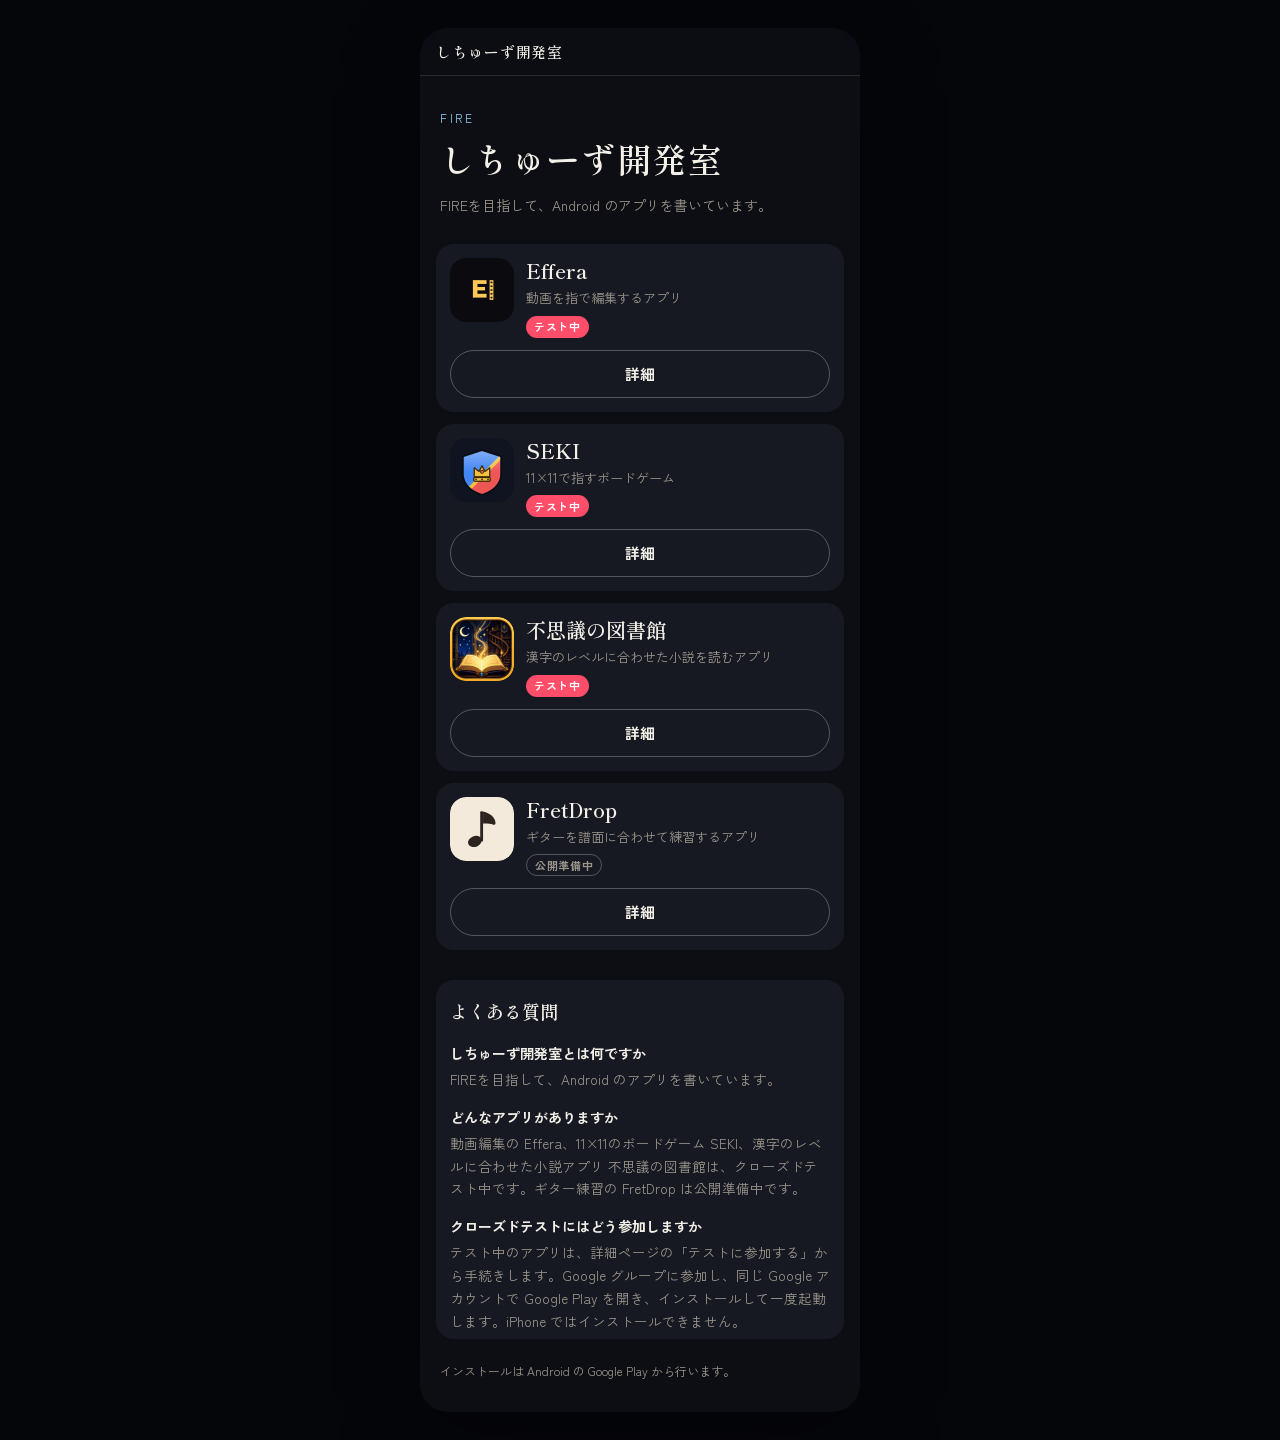
==== index.html @ 8defaf5a "検索と回答エンジンがアプリの説明を拾えるようにする。 Co-authored-by: Cursor <cursoragent@cursor.com>" ====
<!DOCTYPE html>
<html lang="ja">
<head>
  <meta charset="utf-8">
  <meta name="viewport" content="width=device-width, initial-scale=1, viewport-fit=cover">
  <meta name="theme-color" content="#0c0e14">
  <meta name="description" content="しちゅーず開発室。FIREを目指して作っている Android アプリです。Effera、SEKI、不思議の図書館はクローズドテスト中。FretDropは公開準備中です。">
  <meta name="robots" content="index,follow,max-image-preview:large">
  <meta name="author" content="しちゅーず開発室">
  <link rel="canonical" href="https://stew0428-sketch.github.io/shichuzu/">
  <meta property="og:type" content="website">
  <meta property="og:locale" content="ja_JP">
  <meta property="og:site_name" content="しちゅーず開発室">
  <meta property="og:title" content="しちゅーず開発室">
  <meta property="og:description" content="FIREを目指して作っている Android アプリです。Effera、SEKI、不思議の図書館はクローズドテスト中。FretDropは公開準備中です。">
  <meta property="og:url" content="https://stew0428-sketch.github.io/shichuzu/">
  <meta name="twitter:card" content="summary">
  <meta name="twitter:title" content="しちゅーず開発室">
  <meta name="twitter:description" content="FIREを目指して作っている Android アプリです。Effera、SEKI、不思議の図書館はクローズドテスト中。FretDropは公開準備中です。">
  <title>しちゅーず開発室</title>
  <link rel="icon" href="data:image/svg+xml,%3Csvg xmlns='http://www.w3.org/2000/svg' viewBox='0 0 32 32'%3E%3Crect width='32' height='32' rx='8' fill='%2316130f'/%3E%3Ccircle cx='16' cy='16' r='6' fill='none' stroke='%23c5362b' stroke-width='2'/%3E%3C/svg%3E">
  <link rel="preconnect" href="https://fonts.googleapis.com">
  <link rel="preconnect" href="https://fonts.gstatic.com" crossorigin>
  <link href="https://fonts.googleapis.com/css2?family=Shippori+Mincho:wght@500;600;700&family=Zen+Kaku+Gothic+New:wght@400;500;700&display=swap" rel="stylesheet">
  <link rel="stylesheet" href="styles.css">
  <script type="application/ld+json">
  {
    "@context": "https://schema.org",
    "@graph": [
      {
        "@type": "Organization",
        "@id": "https://stew0428-sketch.github.io/shichuzu/#studio",
        "name": "しちゅーず開発室",
        "url": "https://stew0428-sketch.github.io/shichuzu/",
        "description": "FIREを目指して、Android のアプリを書いています。",
        "sameAs": [
          "https://groups.google.com/g/effera-testers"
        ]
      },
      {
        "@type": "WebSite",
        "@id": "https://stew0428-sketch.github.io/shichuzu/#website",
        "name": "しちゅーず開発室",
        "url": "https://stew0428-sketch.github.io/shichuzu/",
        "inLanguage": "ja",
        "description": "FIREを目指して作っている Android アプリです。",
        "publisher": { "@id": "https://stew0428-sketch.github.io/shichuzu/#studio" }
      },
      {
        "@type": "ItemList",
        "name": "しちゅーず開発室のアプリ",
        "itemListElement": [
          {
            "@type": "ListItem",
            "position": 1,
            "name": "Effera",
            "description": "動画を指で編集するアプリ。クローズドテスト中。",
            "url": "https://stew0428-sketch.github.io/shichuzu/effera.html"
          },
          {
            "@type": "ListItem",
            "position": 2,
            "name": "SEKI",
            "description": "11×11で指すボードゲーム。クローズドテスト中。",
            "url": "https://stew0428-sketch.github.io/shichuzu/seki.html"
          },
          {
            "@type": "ListItem",
            "position": 3,
            "name": "不思議の図書館",
            "description": "漢字のレベルに合わせた小説を読むアプリ。クローズドテスト中。",
            "url": "https://stew0428-sketch.github.io/shichuzu/library.html"
          },
          {
            "@type": "ListItem",
            "position": 4,
            "name": "FretDrop",
            "description": "ギターを譜面に合わせて練習するアプリ。公開準備中。",
            "url": "https://stew0428-sketch.github.io/shichuzu/music.html"
          }
        ]
      },
      {
        "@type": "FAQPage",
        "mainEntity": [
          {
            "@type": "Question",
            "name": "しちゅーず開発室とは何ですか",
            "acceptedAnswer": {
              "@type": "Answer",
              "text": "FIREを目指して、Android のアプリを書いています。"
            }
          },
          {
            "@type": "Question",
            "name": "どんなアプリがありますか",
            "acceptedAnswer": {
              "@type": "Answer",
              "text": "動画編集の Effera、11×11のボードゲーム SEKI、漢字のレベルに合わせた小説アプリ 不思議の図書館は、クローズドテスト中です。ギター練習の FretDrop は公開準備中です。"
            }
          },
          {
            "@type": "Question",
            "name": "クローズドテストにはどう参加しますか",
            "acceptedAnswer": {
              "@type": "Answer",
              "text": "テスト中のアプリは、詳細ページの「テストに参加する」から手続きします。Google グループに参加し、同じ Google アカウントで Google Play を開き、インストールして一度起動します。iPhone ではインストールできません。"
            }
          }
        ]
      }
    ]
  }
  </script>
</head>
<body>
  <div class="sheet">
    <header class="topbar">
      <a class="brand" href="index.html">しちゅーず開発室</a>
    </header>
    <main>
      <header class="hero">
        <p class="kicker">FIRE</p>
        <h1>しちゅーず開発室</h1>
        <p class="lede">FIREを目指して、Android のアプリを書いています。</p>
      </header>
      <ul class="list">
        <li class="app">
          <img src="assets/effera-icon.png" width="64" height="64" alt="">
          <h2>Effera</h2>
          <p>動画を指で編集するアプリ</p>
          <span class="badge badge-test">テスト中</span>
          <a class="btn btn-ghost" href="effera.html">詳細</a>
        </li>
        <li class="app">
          <img src="assets/seki-icon.png" width="64" height="64" alt="">
          <h2>SEKI</h2>
          <p>11×11で指すボードゲーム</p>
          <span class="badge badge-test">テスト中</span>
          <a class="btn btn-ghost" href="seki.html">詳細</a>
        </li>
        <li class="app">
          <img src="assets/library-icon.png" width="64" height="64" alt="">
          <h2>不思議の図書館</h2>
          <p>漢字のレベルに合わせた小説を読むアプリ</p>
          <span class="badge badge-test">テスト中</span>
          <a class="btn btn-ghost" href="library.html">詳細</a>
        </li>
        <li class="app">
          <img src="assets/music-icon.svg" width="64" height="64" alt="">
          <h2>FretDrop</h2>
          <p>ギターを譜面に合わせて練習するアプリ</p>
          <span class="badge badge-soon">公開準備中</span>
          <a class="btn btn-ghost" href="music.html">詳細</a>
        </li>
      </ul>
      <section class="faq">
        <h2>よくある質問</h2>
        <h3>しちゅーず開発室とは何ですか</h3>
        <p>FIREを目指して、Android のアプリを書いています。</p>
        <h3>どんなアプリがありますか</h3>
        <p>動画編集の Effera、11×11のボードゲーム SEKI、漢字のレベルに合わせた小説アプリ 不思議の図書館は、クローズドテスト中です。ギター練習の FretDrop は公開準備中です。</p>
        <h3>クローズドテストにはどう参加しますか</h3>
        <p>テスト中のアプリは、詳細ページの「テストに参加する」から手続きします。Google グループに参加し、同じ Google アカウントで Google Play を開き、インストールして一度起動します。iPhone ではインストールできません。</p>
      </section>
      <footer class="site-footer">
        <p>インストールは Android の Google Play から行います。</p>
      </footer>
    </main>
  </div>
</body>
</html>
---- styles.css ----
:root {
  --ink: #f3f0e8;
  --cream: #f3f0e8;
  --paper: #0c0e14;
  --card: #161922;
  --muted: #9b968c;
  --line: rgba(243, 240, 232, 0.12);
  --seal: #ff4d6a;
  --gold: #8fd3ff;
  --serif: "Shippori Mincho", "Yu Mincho", "Hiragino Mincho ProN", serif;
  --sans: "Zen Kaku Gothic New", "Hiragino Sans", "Yu Gothic", sans-serif;
  --sheet: 440px;
}

* { box-sizing: border-box; }

[hidden] { display: none !important; }

body {
  margin: 0;
  background: #05060a;
  color: var(--ink);
  font-family: var(--sans);
  font-weight: 400;
  line-height: 1.7;
  -webkit-font-smoothing: antialiased;
}

img { max-width: 100%; display: block; }

a { color: inherit; }

.sheet {
  width: min(100%, var(--sheet));
  margin: 0 auto;
  min-height: 100dvh;
  background: var(--paper);
}

.topbar {
  position: sticky;
  top: 0;
  z-index: 5;
  display: flex;
  align-items: center;
  gap: 12px;
  min-height: 48px;
  padding: calc(8px + env(safe-area-inset-top)) 16px 8px;
  background: rgba(12, 14, 20, 0.92);
  backdrop-filter: blur(10px);
  border-bottom: 1px solid var(--line);
}

.brand,
.back {
  font-family: var(--serif);
  font-weight: 600;
  letter-spacing: 0.06em;
  text-decoration: none;
  font-size: 15px;
}

.back {
  display: inline-flex;
  align-items: center;
  min-height: 40px;
}

.hero {
  padding: 32px 20px 8px;
}

.kicker {
  margin: 0 0 8px;
  font-size: 12px;
  letter-spacing: 0.22em;
  color: var(--gold);
}

h1 {
  margin: 0;
  font-family: var(--serif);
  font-weight: 600;
  font-size: 34px;
  line-height: 1.35;
  letter-spacing: 0.04em;
}

.lede {
  margin: 12px 0 0;
  color: var(--muted);
  font-size: 14px;
}

.list {
  display: grid;
  gap: 12px;
  margin: 0;
  padding: 18px 16px 8px;
  list-style: none;
}

.app {
  display: grid;
  grid-template-columns: 64px 1fr;
  gap: 4px 12px;
  align-items: center;
  padding: 14px;
  background: var(--card);
  border-radius: 18px;
}

.app img {
  grid-row: 1 / span 3;
  width: 64px;
  height: 64px;
  border-radius: 16px;
  align-self: start;
}

.app h2 {
  margin: 0;
  font-family: var(--serif);
  font-size: 20px;
  font-weight: 600;
  line-height: 1.3;
}

.app p {
  margin: 0;
  color: var(--muted);
  font-size: 13px;
  line-height: 1.5;
}

.badge {
  justify-self: start;
  display: inline-flex;
  align-items: center;
  min-height: 22px;
  margin-top: 4px;
  padding: 0 8px;
  border-radius: 999px;
  font-size: 11px;
  font-weight: 700;
  letter-spacing: 0.06em;
}

.badge-test {
  background: var(--seal);
  color: white;
}

.badge-soon {
  border: 1px solid rgba(243, 240, 232, 0.28);
  color: var(--muted);
}

.app .btn { grid-column: 1 / -1; margin-top: 8px; }

.mast {
  position: relative;
  display: grid;
  grid-template-columns: 72px 1fr;
  gap: 14px;
  align-items: center;
  padding: 20px 18px 22px;
  color: var(--cream);
}

.mast--effera { background: #111111; }
.mast--seki { background: #1b2838; }
.mast--seki::after,
.mast--library::after {
  content: "";
  position: absolute;
  left: 0;
  right: 0;
  bottom: 0;
  height: 5px;
}
.mast--seki::after {
  background: linear-gradient(90deg, #3d7edb 0 42%, #e2b23a 42% 58%, #e24b45 58% 100%);
}
.mast--library {
  background:
    radial-gradient(90px 60px at 88% 18%, rgba(255, 214, 140, 0.28), transparent 70%),
    #1a2744;
}
.mast--music {
  background:
    repeating-linear-gradient(
      to bottom,
      transparent 0 13px,
      rgba(246, 241, 230, 0.16) 13px 14px
    ),
    #3a2e26;
}

.mast img {
  width: 72px;
  height: 72px;
  border-radius: 18px;
}

.mast h1 {
  margin: 0;
  font-size: 28px;
  letter-spacing: 0.03em;
}

.mast .en {
  margin: 2px 0 0;
  font-size: 12px;
  color: rgba(246, 241, 230, 0.72);
}

.mast .badge { margin-top: 8px; }

.mast .badge-soon {
  border-color: rgba(246, 241, 230, 0.45);
  color: var(--cream);
}

.shots {
  display: flex;
  gap: 10px;
  overflow-x: auto;
  scroll-snap-type: x mandatory;
  padding: 14px 16px 0;
  scrollbar-width: none;
}

.shots::-webkit-scrollbar { display: none; }

.shots img {
  height: 280px;
  width: auto;
  max-width: none;
  border-radius: 14px;
  scroll-snap-align: start;
  background: #111;
  border: 1px solid var(--line);
}

.swipe {
  margin: 6px 18px 0;
  color: var(--muted);
  font-size: 11px;
  letter-spacing: 0.08em;
}

.lead {
  margin: 0;
  padding: 18px 18px 0;
  font-size: 16px;
  line-height: 1.75;
}

.scene {
  margin: 18px 16px 0;
}

.scene img,
.scene video {
  width: 100%;
  height: auto;
  border-radius: 16px;
  background: #000;
}

.scene p {
  margin: 8px 2px 0;
  font-size: 14.5px;
  line-height: 1.75;
}

.body { padding: 16px 18px 8px; }

.hook {
  margin: 0;
  font-family: var(--serif);
  font-size: 18px;
  font-weight: 600;
  line-height: 1.55;
}

.body > p { margin: 10px 0 0; font-size: 14.5px; }

.points {
  margin: 14px 0 0;
  padding: 0;
  list-style: none;
}

.points li {
  display: flex;
  gap: 10px;
  align-items: baseline;
  padding: 8px 0;
  border-top: 1px solid var(--line);
  font-size: 14px;
}

.points li::before {
  content: "";
  flex: 0 0 6px;
  height: 6px;
  border-radius: 50%;
  background: var(--seal);
  transform: translateY(-1px);
}

.actions {
  display: grid;
  gap: 8px;
  padding: 16px 18px 8px;
}

.btn {
  display: flex;
  align-items: center;
  justify-content: center;
  min-height: 48px;
  padding: 0 16px;
  border-radius: 999px;
  text-decoration: none;
  font-weight: 700;
  font-size: 15px;
}

.btn-seal { background: var(--seal); color: white; }
.btn-ink { background: #f3f0e8; color: #0c0e14; }
.btn-ghost {
  background: transparent;
  color: var(--cream);
  border: 1px solid rgba(243, 240, 232, 0.28);
}

.clip {
  margin: 16px 16px 0;
}

.clip video {
  width: 100%;
  height: auto;
  border-radius: 18px;
  background: #000;
}

.clip figcaption {
  margin: 8px 2px 0;
  color: var(--muted);
  font-size: 11px;
  letter-spacing: 0.08em;
}

.fine {
  margin: 0;
  padding: 0 18px 12px;
  color: var(--muted);
  font-size: 12px;
}

.steps {
  margin: 16px 16px 0;
  padding: 0;
  list-style: none;
  display: grid;
  gap: 12px;
}

.steps li {
  display: grid;
  grid-template-columns: 42px 1fr;
  gap: 12px;
  align-items: start;
  padding: 14px 14px 14px 12px;
  background: var(--card);
  border-radius: 16px;
}

.steps li > span {
  font-family: var(--serif);
  font-size: 26px;
  line-height: 1;
  color: var(--seal);
}

.steps strong { display: block; font-size: 15px; }

.steps p {
  margin: 2px 0 0;
  color: var(--muted);
  font-size: 13px;
}

.cautions {
  margin: 14px 18px 0;
  padding: 0;
  list-style: none;
  color: var(--muted);
  font-size: 13px;
}

.cautions li {
  padding: 7px 0;
  border-top: 1px solid var(--line);
}

.faq {
  margin: 22px 16px 0;
  padding: 16px 14px 6px;
  background: var(--card);
  border-radius: 18px;
}

.faq h2 {
  margin: 0;
  font-family: var(--serif);
  font-size: 18px;
  font-weight: 600;
}

.faq h3 {
  margin: 16px 0 0;
  font-size: 14px;
  font-weight: 700;
  line-height: 1.5;
}

.faq p {
  margin: 4px 0 0;
  color: var(--muted);
  font-size: 13.5px;
  line-height: 1.7;
}

.faq a { color: var(--ink); }

.site-footer {
  padding: 22px 20px calc(22px + env(safe-area-inset-bottom));
  color: var(--muted);
  font-size: 12px;
}

.site-footer p { margin: 0 0 8px; }
.site-footer a { color: var(--ink); }

.join-lead { font-size: 14px; }

:focus-visible {
  outline: 2px solid var(--seal);
  outline-offset: 3px;
}

@media (min-width: 720px) {
  body { padding: 28px 0; }
  .sheet {
    min-height: auto;
    border-radius: 28px;
    overflow: hidden;
    box-shadow: 0 24px 80px rgba(0, 0, 0, 0.35);
  }
}
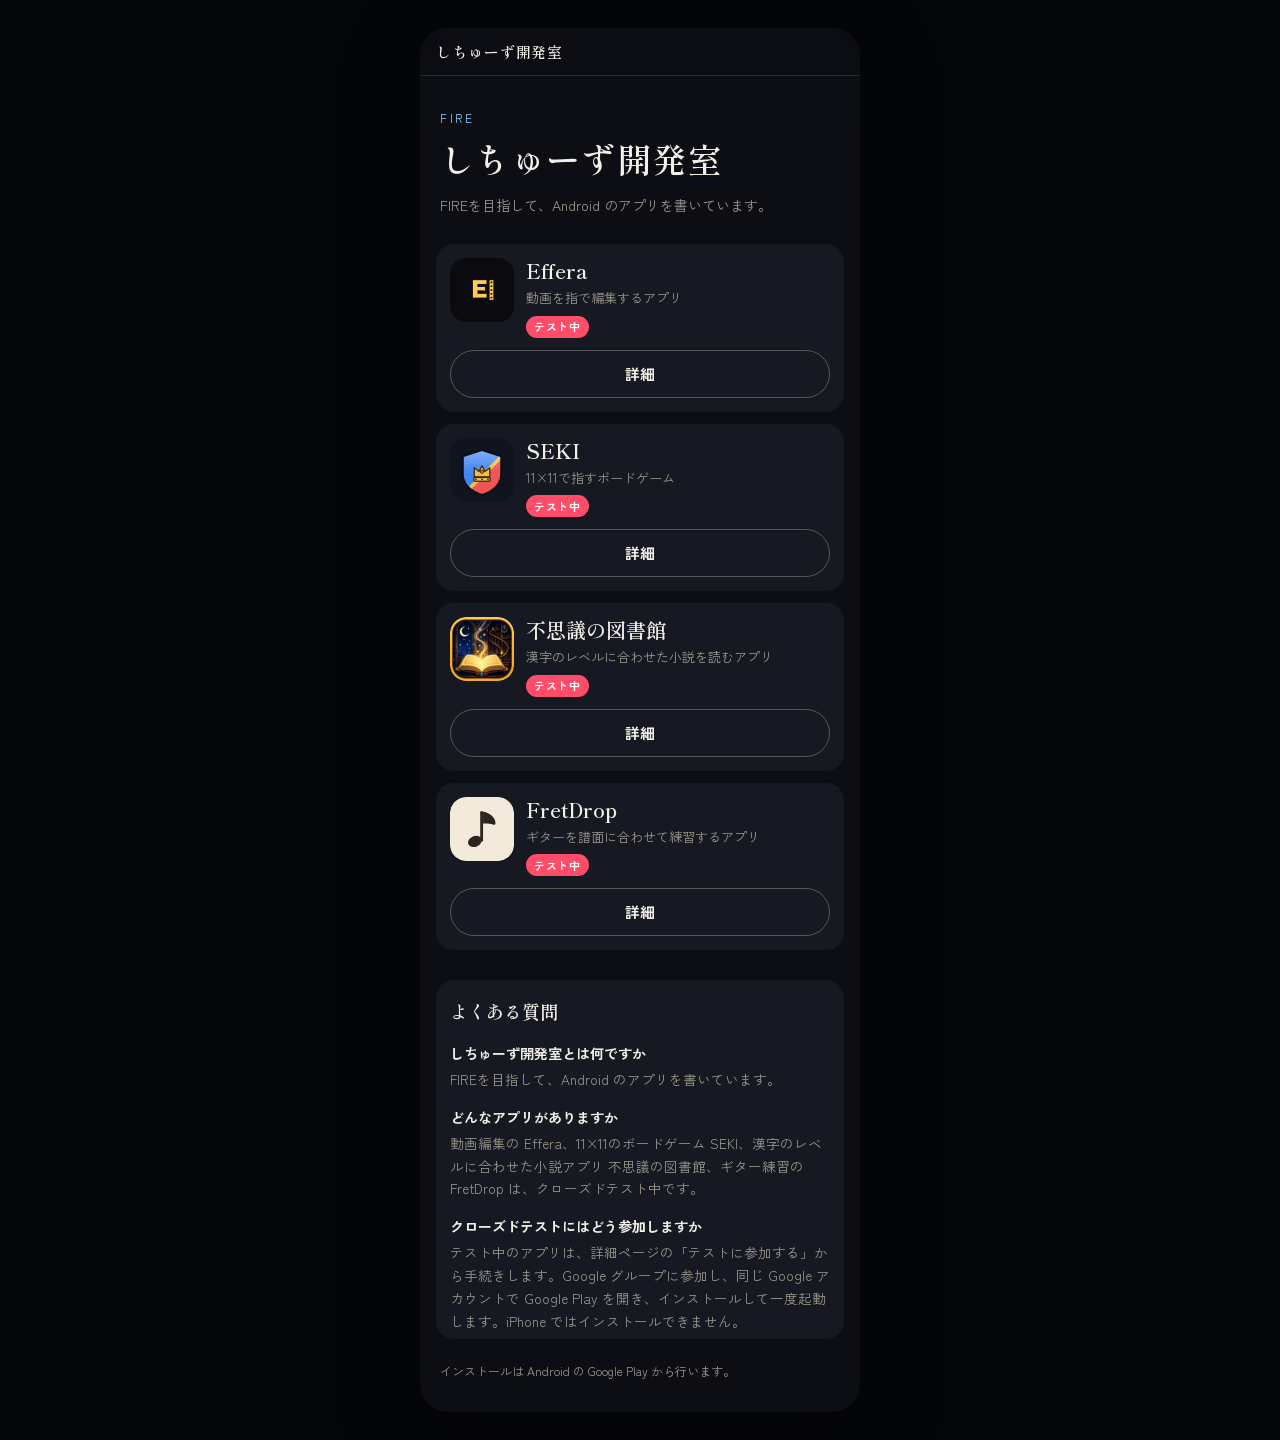
==== commit 2ced705d: "FretDropのクローズドテスト参加先を載せる。 Co-authored-by: Cursor <cursoragent@cursor.com>" ====
--- a/index.html
+++ b/index.html
@@ -4,7 +4,7 @@
   <meta charset="utf-8">
   <meta name="viewport" content="width=device-width, initial-scale=1, viewport-fit=cover">
   <meta name="theme-color" content="#0c0e14">
-  <meta name="description" content="しちゅーず開発室。FIREを目指して作っている Android アプリです。Effera、SEKI、不思議の図書館はクローズドテスト中。FretDropは公開準備中です。">
+  <meta name="description" content="しちゅーず開発室。FIREを目指して作っている Android アプリです。Effera、SEKI、不思議の図書館、FretDropはクローズドテスト中です。">
   <meta name="robots" content="index,follow,max-image-preview:large">
   <meta name="author" content="しちゅーず開発室">
   <link rel="canonical" href="https://stew0428-sketch.github.io/shichuzu/">
@@ -12,11 +12,11 @@
   <meta property="og:locale" content="ja_JP">
   <meta property="og:site_name" content="しちゅーず開発室">
   <meta property="og:title" content="しちゅーず開発室">
-  <meta property="og:description" content="FIREを目指して作っている Android アプリです。Effera、SEKI、不思議の図書館はクローズドテスト中。FretDropは公開準備中です。">
+  <meta property="og:description" content="FIREを目指して作っている Android アプリです。Effera、SEKI、不思議の図書館、FretDropはクローズドテスト中です。">
   <meta property="og:url" content="https://stew0428-sketch.github.io/shichuzu/">
   <meta name="twitter:card" content="summary">
   <meta name="twitter:title" content="しちゅーず開発室">
-  <meta name="twitter:description" content="FIREを目指して作っている Android アプリです。Effera、SEKI、不思議の図書館はクローズドテスト中。FretDropは公開準備中です。">
+  <meta name="twitter:description" content="FIREを目指して作っている Android アプリです。Effera、SEKI、不思議の図書館、FretDropはクローズドテスト中です。">
   <title>しちゅーず開発室</title>
   <link rel="icon" href="data:image/svg+xml,%3Csvg xmlns='http://www.w3.org/2000/svg' viewBox='0 0 32 32'%3E%3Crect width='32' height='32' rx='8' fill='%2316130f'/%3E%3Ccircle cx='16' cy='16' r='6' fill='none' stroke='%23c5362b' stroke-width='2'/%3E%3C/svg%3E">
   <link rel="preconnect" href="https://fonts.googleapis.com">
@@ -75,7 +75,7 @@
             "@type": "ListItem",
             "position": 4,
             "name": "FretDrop",
-            "description": "ギターを譜面に合わせて練習するアプリ。公開準備中。",
+            "description": "ギターを譜面に合わせて練習するアプリ。クローズドテスト中。",
             "url": "https://stew0428-sketch.github.io/shichuzu/music.html"
           }
         ]
@@ -96,7 +96,7 @@
             "name": "どんなアプリがありますか",
             "acceptedAnswer": {
               "@type": "Answer",
-              "text": "動画編集の Effera、11×11のボードゲーム SEKI、漢字のレベルに合わせた小説アプリ 不思議の図書館は、クローズドテスト中です。ギター練習の FretDrop は公開準備中です。"
+              "text": "動画編集の Effera、11×11のボードゲーム SEKI、漢字のレベルに合わせた小説アプリ 不思議の図書館、ギター練習の FretDrop は、クローズドテスト中です。"
             }
           },
           {
@@ -150,7 +150,7 @@
           <img src="assets/music-icon.svg" width="64" height="64" alt="">
           <h2>FretDrop</h2>
           <p>ギターを譜面に合わせて練習するアプリ</p>
-          <span class="badge badge-soon">公開準備中</span>
+          <span class="badge badge-test">テスト中</span>
           <a class="btn btn-ghost" href="music.html">詳細</a>
         </li>
       </ul>
@@ -159,7 +159,7 @@
         <h3>しちゅーず開発室とは何ですか</h3>
         <p>FIREを目指して、Android のアプリを書いています。</p>
         <h3>どんなアプリがありますか</h3>
-        <p>動画編集の Effera、11×11のボードゲーム SEKI、漢字のレベルに合わせた小説アプリ 不思議の図書館は、クローズドテスト中です。ギター練習の FretDrop は公開準備中です。</p>
+        <p>動画編集の Effera、11×11のボードゲーム SEKI、漢字のレベルに合わせた小説アプリ 不思議の図書館、ギター練習の FretDrop は、クローズドテスト中です。</p>
         <h3>クローズドテストにはどう参加しますか</h3>
         <p>テスト中のアプリは、詳細ページの「テストに参加する」から手続きします。Google グループに参加し、同じ Google アカウントで Google Play を開き、インストールして一度起動します。iPhone ではインストールできません。</p>
       </section>
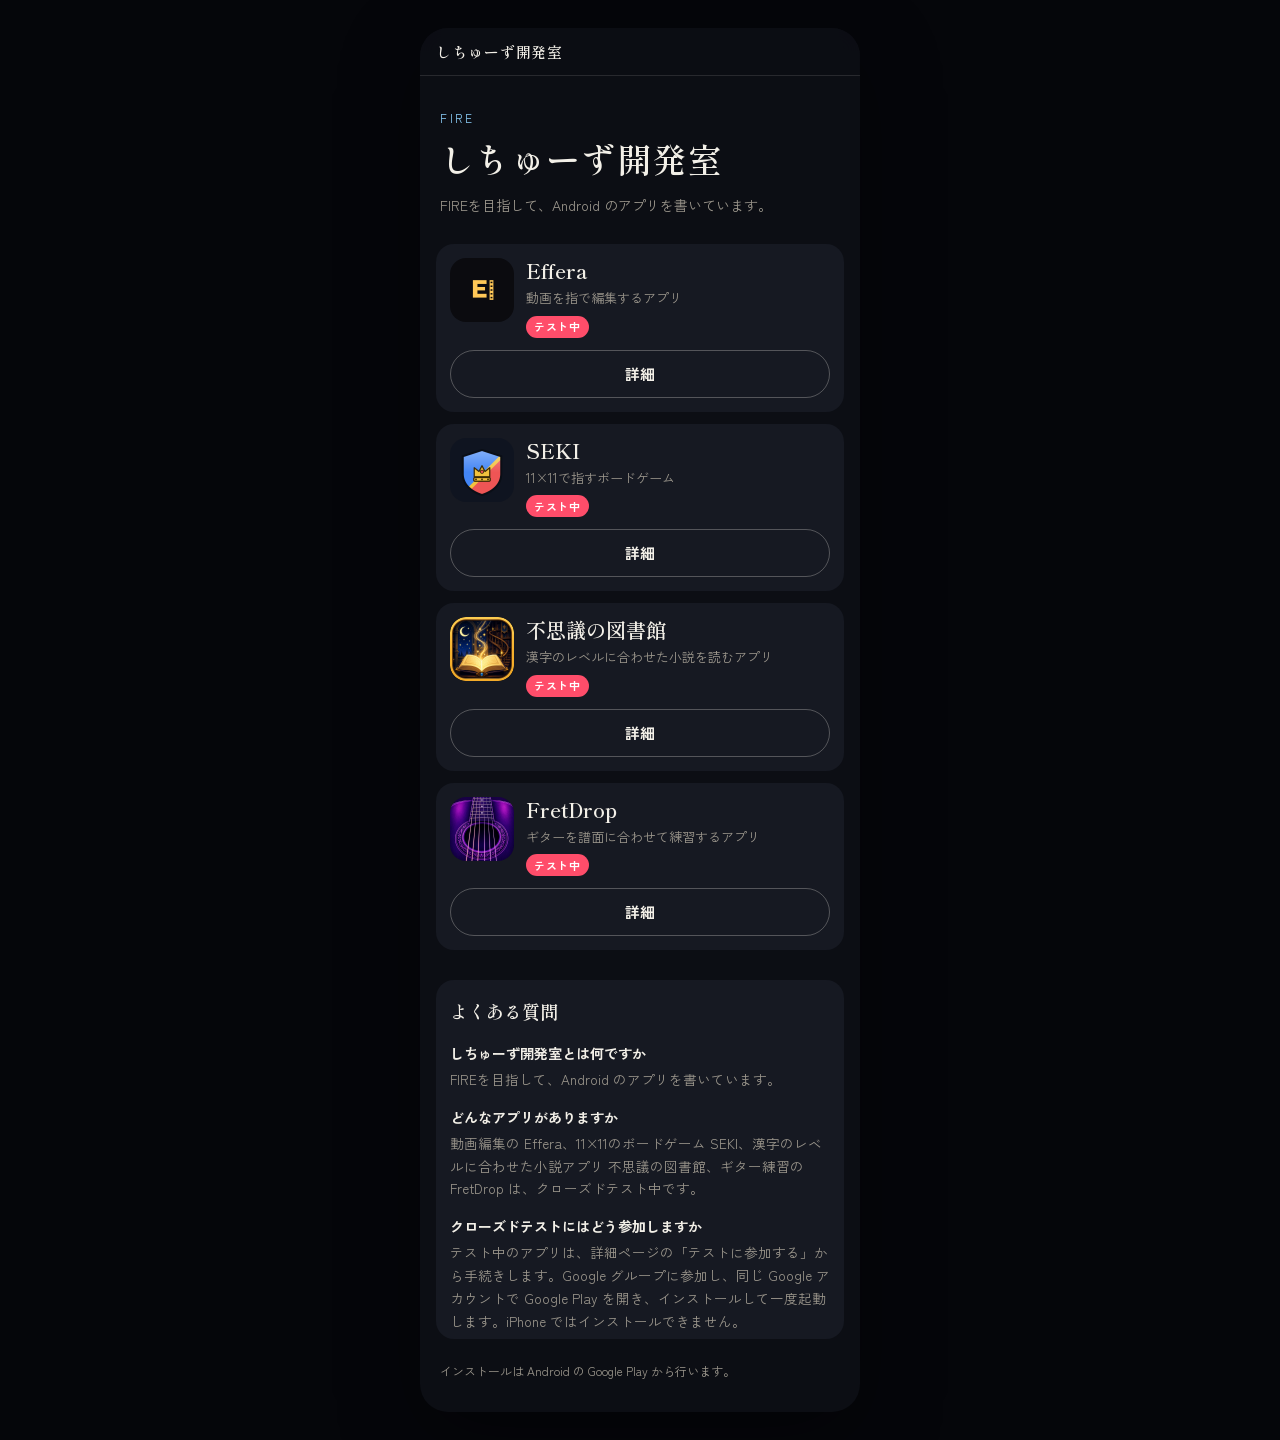
==== commit 84917c04: "FretDropのアイコンをアプリの画像に差し替える。 Co-authored-by: Cursor <cursoragent@cursor.com>" ====
--- a/index.html
+++ b/index.html
@@ -147,7 +147,7 @@
           <a class="btn btn-ghost" href="library.html">詳細</a>
         </li>
         <li class="app">
-          <img src="assets/music-icon.svg" width="64" height="64" alt="">
+          <img src="assets/music-icon.png" width="64" height="64" alt="">
           <h2>FretDrop</h2>
           <p>ギターを譜面に合わせて練習するアプリ</p>
           <span class="badge badge-test">テスト中</span>
--- a/styles.css
+++ b/styles.css
@@ -187,15 +187,7 @@
     radial-gradient(90px 60px at 88% 18%, rgba(255, 214, 140, 0.28), transparent 70%),
     #1a2744;
 }
-.mast--music {
-  background:
-    repeating-linear-gradient(
-      to bottom,
-      transparent 0 13px,
-      rgba(246, 241, 230, 0.16) 13px 14px
-    ),
-    #3a2e26;
-}
+.mast--music { background: #231238; }
 
 .mast img {
   width: 72px;
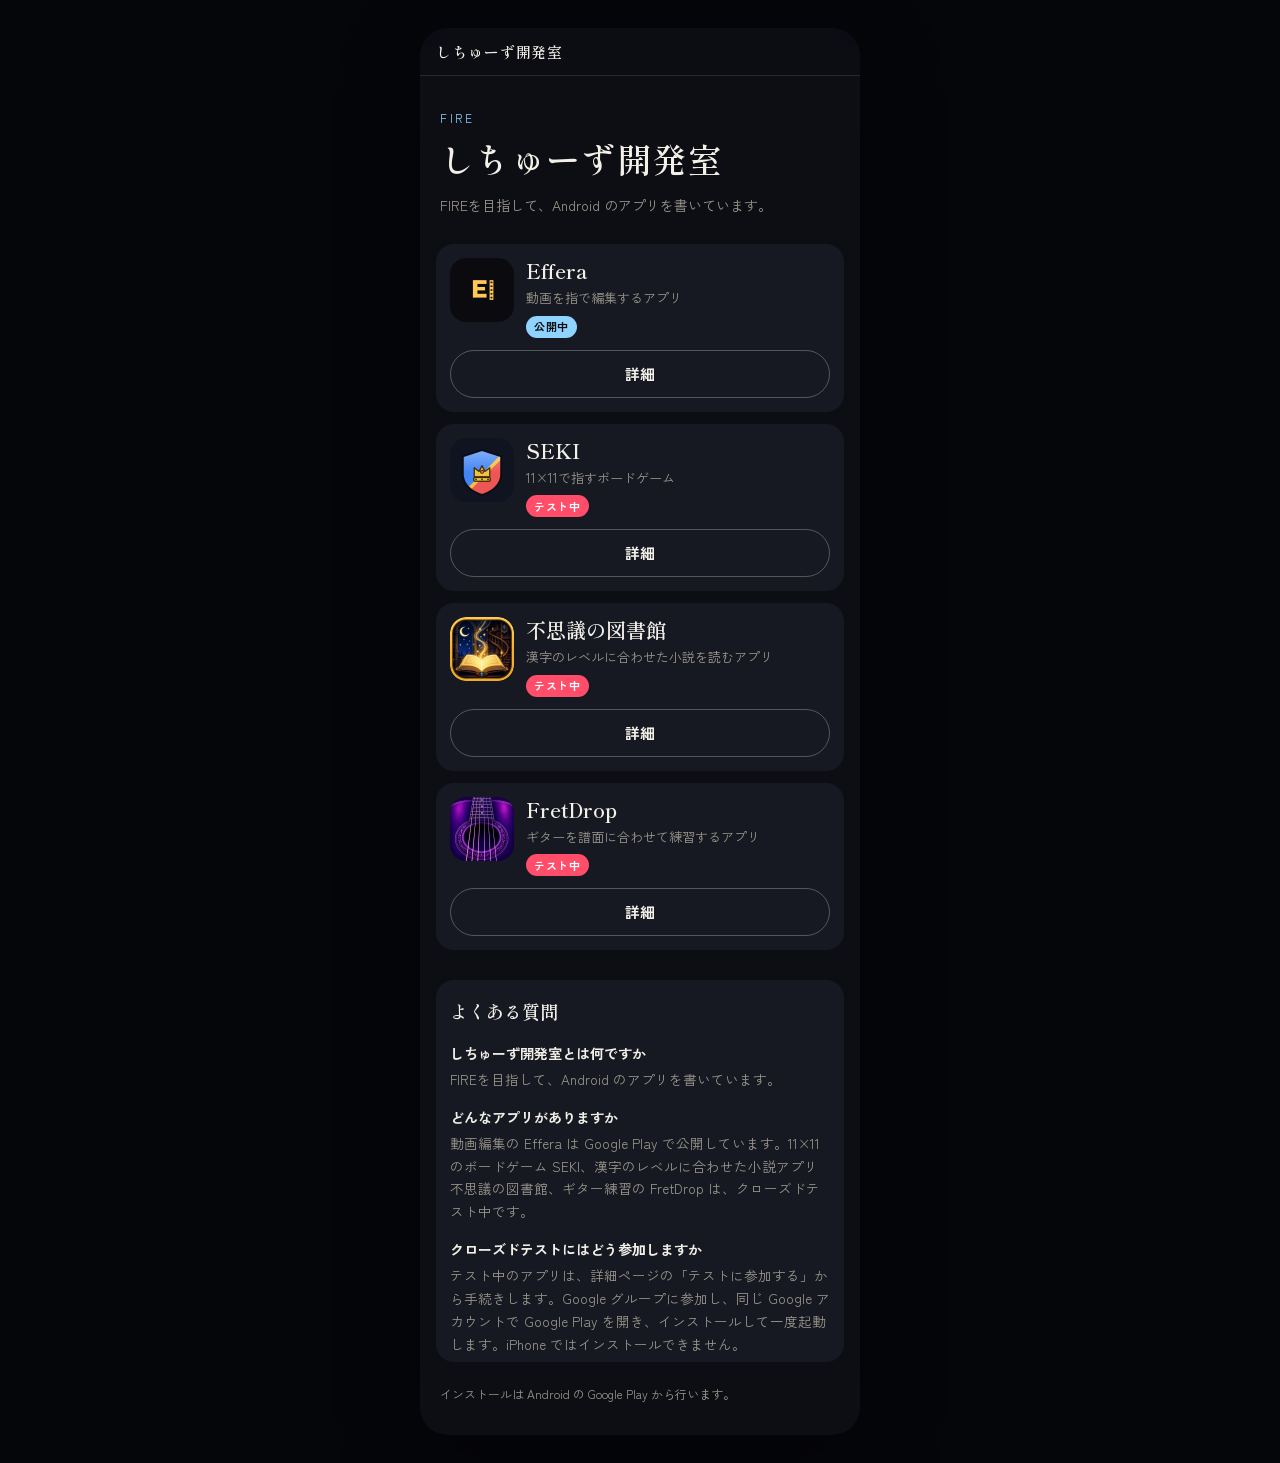
==== commit 22bf1dd1: "Efferaを公開済みにして、Google Playからインストールできるようにする。 Co-authored-by: Cursor <cursoragent@cursor.com>" ====
--- a/index.html
+++ b/index.html
@@ -4,7 +4,7 @@
   <meta charset="utf-8">
   <meta name="viewport" content="width=device-width, initial-scale=1, viewport-fit=cover">
   <meta name="theme-color" content="#0c0e14">
-  <meta name="description" content="しちゅーず開発室。FIREを目指して作っている Android アプリです。Effera、SEKI、不思議の図書館、FretDropはクローズドテスト中です。">
+  <meta name="description" content="しちゅーず開発室。FIREを目指して作っている Android アプリです。EfferaはGoogle Playで公開中。SEKI、不思議の図書館、FretDropはクローズドテスト中です。">
   <meta name="robots" content="index,follow,max-image-preview:large">
   <meta name="author" content="しちゅーず開発室">
   <link rel="canonical" href="https://stew0428-sketch.github.io/shichuzu/">
@@ -12,11 +12,11 @@
   <meta property="og:locale" content="ja_JP">
   <meta property="og:site_name" content="しちゅーず開発室">
   <meta property="og:title" content="しちゅーず開発室">
-  <meta property="og:description" content="FIREを目指して作っている Android アプリです。Effera、SEKI、不思議の図書館、FretDropはクローズドテスト中です。">
+  <meta property="og:description" content="FIREを目指して作っている Android アプリです。EfferaはGoogle Playで公開中。SEKI、不思議の図書館、FretDropはクローズドテスト中です。">
   <meta property="og:url" content="https://stew0428-sketch.github.io/shichuzu/">
   <meta name="twitter:card" content="summary">
   <meta name="twitter:title" content="しちゅーず開発室">
-  <meta name="twitter:description" content="FIREを目指して作っている Android アプリです。Effera、SEKI、不思議の図書館、FretDropはクローズドテスト中です。">
+  <meta name="twitter:description" content="FIREを目指して作っている Android アプリです。EfferaはGoogle Playで公開中。SEKI、不思議の図書館、FretDropはクローズドテスト中です。">
   <title>しちゅーず開発室</title>
   <link rel="icon" href="data:image/svg+xml,%3Csvg xmlns='http://www.w3.org/2000/svg' viewBox='0 0 32 32'%3E%3Crect width='32' height='32' rx='8' fill='%2316130f'/%3E%3Ccircle cx='16' cy='16' r='6' fill='none' stroke='%23c5362b' stroke-width='2'/%3E%3C/svg%3E">
   <link rel="preconnect" href="https://fonts.googleapis.com">
@@ -54,7 +54,7 @@
             "@type": "ListItem",
             "position": 1,
             "name": "Effera",
-            "description": "動画を指で編集するアプリ。クローズドテスト中。",
+            "description": "動画を指で編集するアプリ。Google Playで公開中。",
             "url": "https://stew0428-sketch.github.io/shichuzu/effera.html"
           },
           {
@@ -96,7 +96,7 @@
             "name": "どんなアプリがありますか",
             "acceptedAnswer": {
               "@type": "Answer",
-              "text": "動画編集の Effera、11×11のボードゲーム SEKI、漢字のレベルに合わせた小説アプリ 不思議の図書館、ギター練習の FretDrop は、クローズドテスト中です。"
+              "text": "動画編集の Effera は Google Play で公開しています。11×11のボードゲーム SEKI、漢字のレベルに合わせた小説アプリ 不思議の図書館、ギター練習の FretDrop は、クローズドテスト中です。"
             }
           },
           {
@@ -129,7 +129,7 @@
           <img src="assets/effera-icon.png" width="64" height="64" alt="">
           <h2>Effera</h2>
           <p>動画を指で編集するアプリ</p>
-          <span class="badge badge-test">テスト中</span>
+          <span class="badge badge-live">公開中</span>
           <a class="btn btn-ghost" href="effera.html">詳細</a>
         </li>
         <li class="app">
@@ -159,7 +159,7 @@
         <h3>しちゅーず開発室とは何ですか</h3>
         <p>FIREを目指して、Android のアプリを書いています。</p>
         <h3>どんなアプリがありますか</h3>
-        <p>動画編集の Effera、11×11のボードゲーム SEKI、漢字のレベルに合わせた小説アプリ 不思議の図書館、ギター練習の FretDrop は、クローズドテスト中です。</p>
+        <p>動画編集の Effera は Google Play で公開しています。11×11のボードゲーム SEKI、漢字のレベルに合わせた小説アプリ 不思議の図書館、ギター練習の FretDrop は、クローズドテスト中です。</p>
         <h3>クローズドテストにはどう参加しますか</h3>
         <p>テスト中のアプリは、詳細ページの「テストに参加する」から手続きします。Google グループに参加し、同じ Google アカウントで Google Play を開き、インストールして一度起動します。iPhone ではインストールできません。</p>
       </section>
--- a/styles.css
+++ b/styles.css
@@ -151,6 +151,11 @@
   color: white;
 }
 
+.badge-live {
+  background: var(--gold);
+  color: #0c0e14;
+}
+
 .badge-soon {
   border: 1px solid rgba(243, 240, 232, 0.28);
   color: var(--muted);
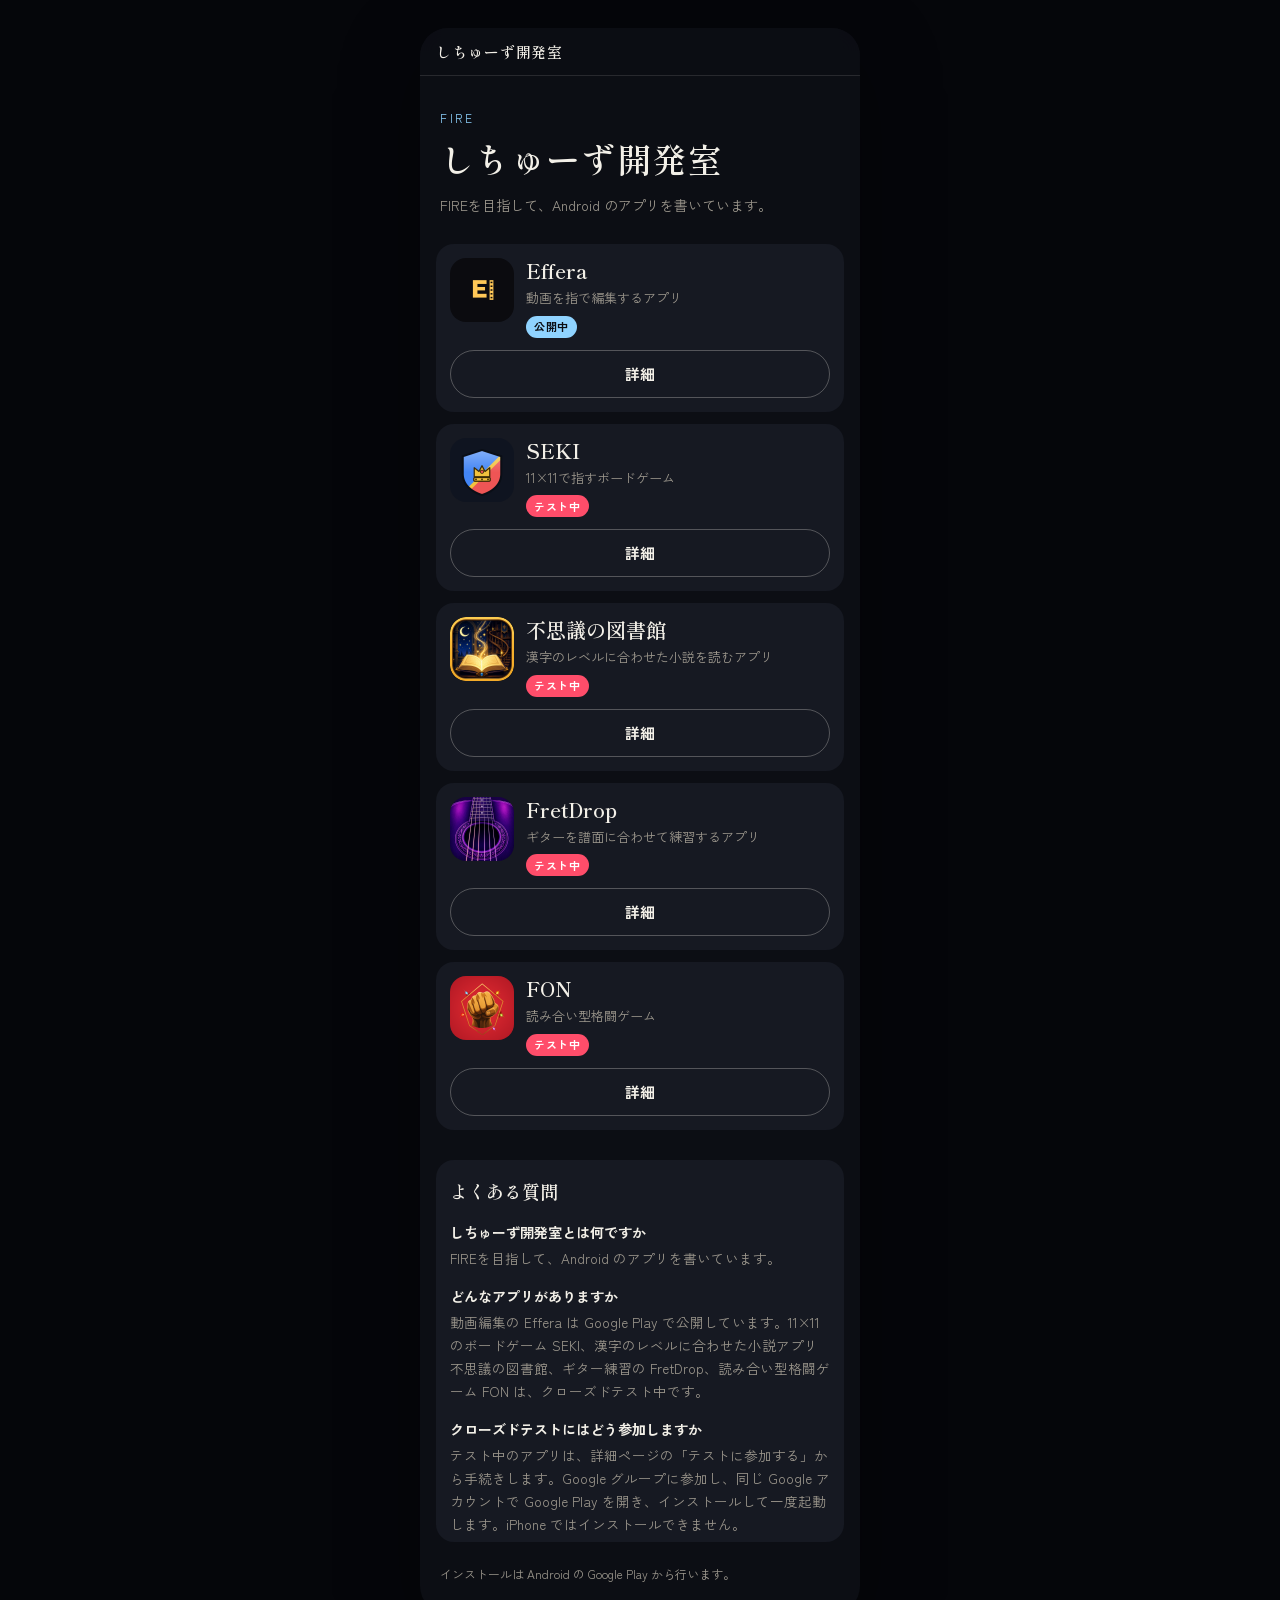
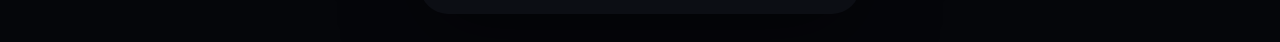
==== commit a0fd5fbf: "FONをクローズドテストの一覧に加え、Google Playのページへ案内する。 Co-authored-by: Cursor <cursoragent@cursor.com>" ====
--- a/index.html
+++ b/index.html
@@ -4,7 +4,7 @@
   <meta charset="utf-8">
   <meta name="viewport" content="width=device-width, initial-scale=1, viewport-fit=cover">
   <meta name="theme-color" content="#0c0e14">
-  <meta name="description" content="しちゅーず開発室。FIREを目指して作っている Android アプリです。EfferaはGoogle Playで公開中。SEKI、不思議の図書館、FretDropはクローズドテスト中です。">
+  <meta name="description" content="しちゅーず開発室。FIREを目指して作っている Android アプリです。EfferaはGoogle Playで公開中。SEKI、不思議の図書館、FretDrop、FONはクローズドテスト中です。">
   <meta name="robots" content="index,follow,max-image-preview:large">
   <meta name="author" content="しちゅーず開発室">
   <link rel="canonical" href="https://stew0428-sketch.github.io/shichuzu/">
@@ -12,11 +12,11 @@
   <meta property="og:locale" content="ja_JP">
   <meta property="og:site_name" content="しちゅーず開発室">
   <meta property="og:title" content="しちゅーず開発室">
-  <meta property="og:description" content="FIREを目指して作っている Android アプリです。EfferaはGoogle Playで公開中。SEKI、不思議の図書館、FretDropはクローズドテスト中です。">
+  <meta property="og:description" content="FIREを目指して作っている Android アプリです。EfferaはGoogle Playで公開中。SEKI、不思議の図書館、FretDrop、FONはクローズドテスト中です。">
   <meta property="og:url" content="https://stew0428-sketch.github.io/shichuzu/">
   <meta name="twitter:card" content="summary">
   <meta name="twitter:title" content="しちゅーず開発室">
-  <meta name="twitter:description" content="FIREを目指して作っている Android アプリです。EfferaはGoogle Playで公開中。SEKI、不思議の図書館、FretDropはクローズドテスト中です。">
+  <meta name="twitter:description" content="FIREを目指して作っている Android アプリです。EfferaはGoogle Playで公開中。SEKI、不思議の図書館、FretDrop、FONはクローズドテスト中です。">
   <title>しちゅーず開発室</title>
   <link rel="icon" href="data:image/svg+xml,%3Csvg xmlns='http://www.w3.org/2000/svg' viewBox='0 0 32 32'%3E%3Crect width='32' height='32' rx='8' fill='%2316130f'/%3E%3Ccircle cx='16' cy='16' r='6' fill='none' stroke='%23c5362b' stroke-width='2'/%3E%3C/svg%3E">
   <link rel="preconnect" href="https://fonts.googleapis.com">
@@ -77,6 +77,13 @@
             "name": "FretDrop",
             "description": "ギターを譜面に合わせて練習するアプリ。クローズドテスト中。",
             "url": "https://stew0428-sketch.github.io/shichuzu/music.html"
+          },
+          {
+            "@type": "ListItem",
+            "position": 5,
+            "name": "FON",
+            "description": "読み合い型格闘ゲーム。クローズドテスト中。",
+            "url": "https://stew0428-sketch.github.io/shichuzu/fon.html"
           }
         ]
       },
@@ -96,7 +103,7 @@
             "name": "どんなアプリがありますか",
             "acceptedAnswer": {
               "@type": "Answer",
-              "text": "動画編集の Effera は Google Play で公開しています。11×11のボードゲーム SEKI、漢字のレベルに合わせた小説アプリ 不思議の図書館、ギター練習の FretDrop は、クローズドテスト中です。"
+              "text": "動画編集の Effera は Google Play で公開しています。11×11のボードゲーム SEKI、漢字のレベルに合わせた小説アプリ 不思議の図書館、ギター練習の FretDrop、読み合い型格闘ゲーム FON は、クローズドテスト中です。"
             }
           },
           {
@@ -153,13 +160,20 @@
           <span class="badge badge-test">テスト中</span>
           <a class="btn btn-ghost" href="music.html">詳細</a>
         </li>
+        <li class="app">
+          <img src="assets/fon-icon.png" width="64" height="64" alt="">
+          <h2>FON</h2>
+          <p>読み合い型格闘ゲーム</p>
+          <span class="badge badge-test">テスト中</span>
+          <a class="btn btn-ghost" href="fon.html">詳細</a>
+        </li>
       </ul>
       <section class="faq">
         <h2>よくある質問</h2>
         <h3>しちゅーず開発室とは何ですか</h3>
         <p>FIREを目指して、Android のアプリを書いています。</p>
         <h3>どんなアプリがありますか</h3>
-        <p>動画編集の Effera は Google Play で公開しています。11×11のボードゲーム SEKI、漢字のレベルに合わせた小説アプリ 不思議の図書館、ギター練習の FretDrop は、クローズドテスト中です。</p>
+        <p>動画編集の Effera は Google Play で公開しています。11×11のボードゲーム SEKI、漢字のレベルに合わせた小説アプリ 不思議の図書館、ギター練習の FretDrop、読み合い型格闘ゲーム FON は、クローズドテスト中です。</p>
         <h3>クローズドテストにはどう参加しますか</h3>
         <p>テスト中のアプリは、詳細ページの「テストに参加する」から手続きします。Google グループに参加し、同じ Google アカウントで Google Play を開き、インストールして一度起動します。iPhone ではインストールできません。</p>
       </section>
--- a/styles.css
+++ b/styles.css
@@ -193,6 +193,7 @@
     #1a2744;
 }
 .mast--music { background: #231238; }
+.mast--fon { background: #4a1016; }
 
 .mast img {
   width: 72px;
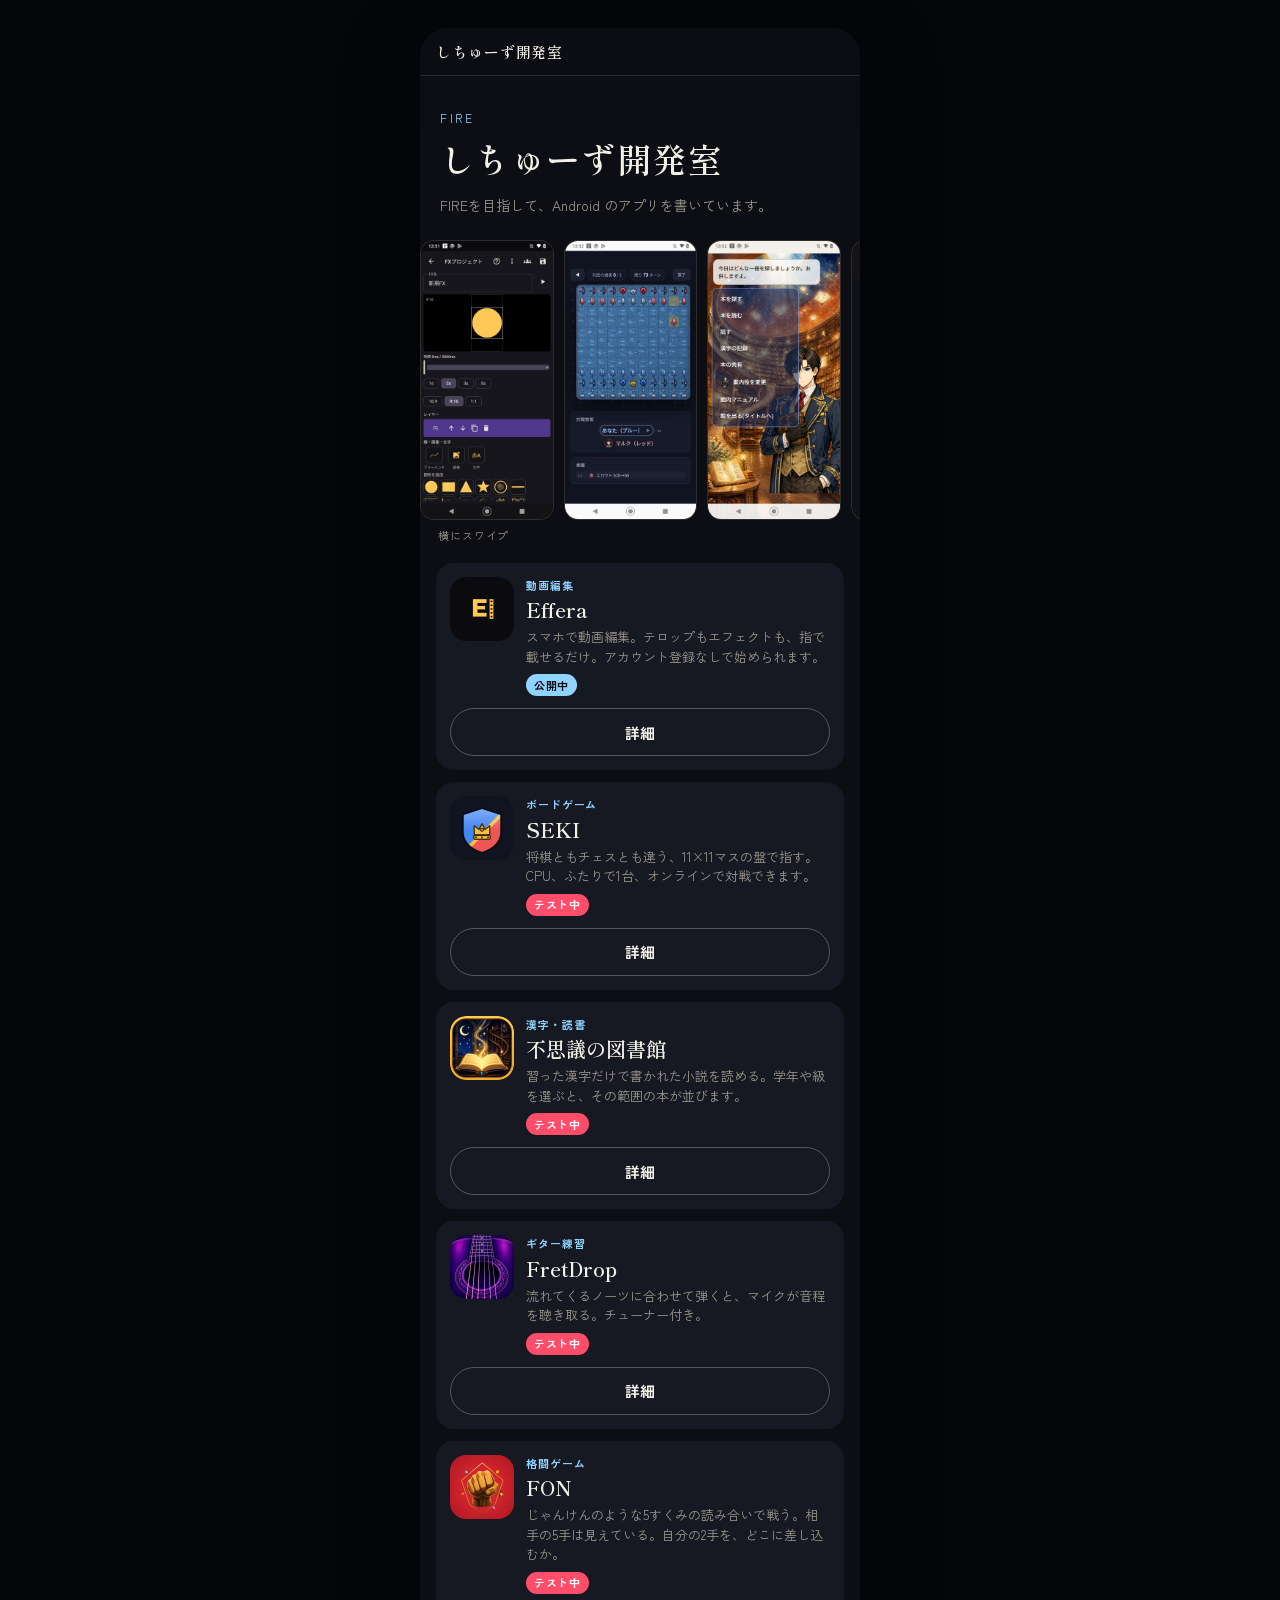
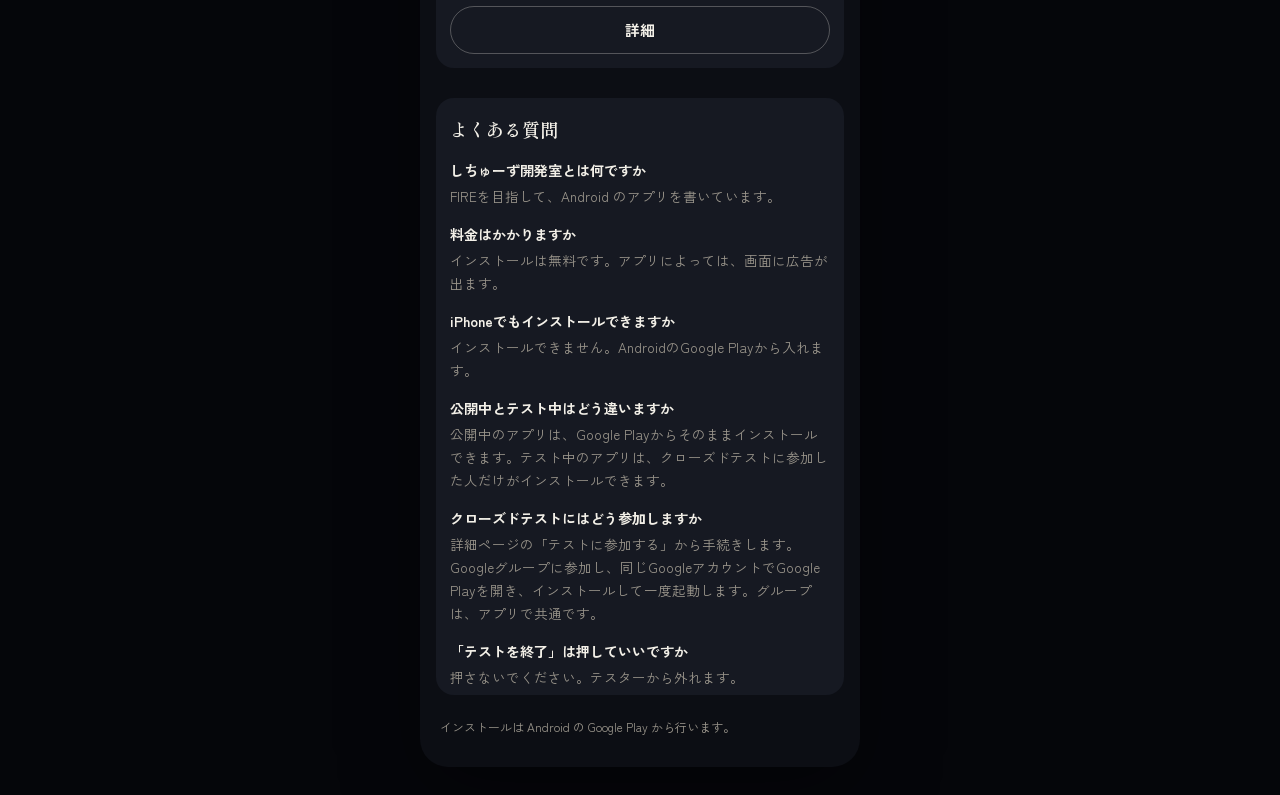
==== commit e5d1a067: "各アプリの中身が検索と一覧から伝わるように、画面と本文を増やす。 Co-authored-by: Cursor <cursoragent@cursor.com>" ====
--- a/index.html
+++ b/index.html
@@ -1,23 +1,34 @@
 <!DOCTYPE html>
 <html lang="ja">
 <head>
+  <!-- Google tag (gtag.js) -->
+  <script async src="https://www.googletagmanager.com/gtag/js?id=G-Q0G8CTQDV0"></script>
+  <script>
+    window.dataLayer = window.dataLayer || [];
+    function gtag(){dataLayer.push(arguments);}
+    gtag('js', new Date());
+
+    gtag('config', 'G-Q0G8CTQDV0');
+  </script>
   <meta charset="utf-8">
   <meta name="viewport" content="width=device-width, initial-scale=1, viewport-fit=cover">
   <meta name="theme-color" content="#0c0e14">
-  <meta name="description" content="しちゅーず開発室。FIREを目指して作っている Android アプリです。EfferaはGoogle Playで公開中。SEKI、不思議の図書館、FretDrop、FONはクローズドテスト中です。">
+  <meta name="description" content="無料のAndroidアプリとゲーム。スマホで動画編集のEffera、ギター練習とチューナーのFretDrop、漢字の学年や級に合わせた小説の不思議の図書館、11×11のボードゲームSEKI、じゃんけんの読み合い格闘ゲームFON。">
   <meta name="robots" content="index,follow,max-image-preview:large">
   <meta name="author" content="しちゅーず開発室">
   <link rel="canonical" href="https://stew0428-sketch.github.io/shichuzu/">
   <meta property="og:type" content="website">
   <meta property="og:locale" content="ja_JP">
   <meta property="og:site_name" content="しちゅーず開発室">
-  <meta property="og:title" content="しちゅーず開発室">
-  <meta property="og:description" content="FIREを目指して作っている Android アプリです。EfferaはGoogle Playで公開中。SEKI、不思議の図書館、FretDrop、FONはクローズドテスト中です。">
+  <meta property="og:title" content="しちゅーず開発室 | 無料のAndroidアプリ・ゲーム">
+  <meta property="og:description" content="スマホで動画編集、ギター練習、漢字の級に合わせた小説、11×11のボードゲーム、じゃんけんの読み合い格闘ゲーム。">
+  <meta property="og:image" content="https://stew0428-sketch.github.io/shichuzu/assets/shots/fon-title.jpg">
   <meta property="og:url" content="https://stew0428-sketch.github.io/shichuzu/">
-  <meta name="twitter:card" content="summary">
-  <meta name="twitter:title" content="しちゅーず開発室">
-  <meta name="twitter:description" content="FIREを目指して作っている Android アプリです。EfferaはGoogle Playで公開中。SEKI、不思議の図書館、FretDrop、FONはクローズドテスト中です。">
-  <title>しちゅーず開発室</title>
+  <meta name="twitter:card" content="summary_large_image">
+  <meta name="twitter:title" content="しちゅーず開発室 | 無料のAndroidアプリ・ゲーム">
+  <meta name="twitter:description" content="スマホで動画編集、ギター練習、漢字の級に合わせた小説、11×11のボードゲーム、じゃんけんの読み合い格闘ゲーム。">
+  <meta name="twitter:image" content="https://stew0428-sketch.github.io/shichuzu/assets/shots/fon-title.jpg">
+  <title>しちゅーず開発室 | 無料のAndroidアプリ・ゲーム</title>
   <link rel="icon" href="data:image/svg+xml,%3Csvg xmlns='http://www.w3.org/2000/svg' viewBox='0 0 32 32'%3E%3Crect width='32' height='32' rx='8' fill='%2316130f'/%3E%3Ccircle cx='16' cy='16' r='6' fill='none' stroke='%23c5362b' stroke-width='2'/%3E%3C/svg%3E">
   <link rel="preconnect" href="https://fonts.googleapis.com">
   <link rel="preconnect" href="https://fonts.gstatic.com" crossorigin>
@@ -43,7 +54,7 @@
         "name": "しちゅーず開発室",
         "url": "https://stew0428-sketch.github.io/shichuzu/",
         "inLanguage": "ja",
-        "description": "FIREを目指して作っている Android アプリです。",
+        "description": "FIREを目指して、Android のアプリを書いています。",
         "publisher": { "@id": "https://stew0428-sketch.github.io/shichuzu/#studio" }
       },
       {
@@ -54,35 +65,35 @@
             "@type": "ListItem",
             "position": 1,
             "name": "Effera",
-            "description": "動画を指で編集するアプリ。Google Playで公開中。",
+            "description": "スマホで動画編集。テロップもエフェクトも、指で載せるだけ。アカウント登録なしで始められます。",
             "url": "https://stew0428-sketch.github.io/shichuzu/effera.html"
           },
           {
             "@type": "ListItem",
             "position": 2,
             "name": "SEKI",
-            "description": "11×11で指すボードゲーム。クローズドテスト中。",
+            "description": "将棋ともチェスとも違う、11×11マスのボードゲーム。CPU、ふたりで1台、オンラインで対戦できます。",
             "url": "https://stew0428-sketch.github.io/shichuzu/seki.html"
           },
           {
             "@type": "ListItem",
             "position": 3,
             "name": "不思議の図書館",
-            "description": "漢字のレベルに合わせた小説を読むアプリ。クローズドテスト中。",
+            "description": "習った漢字だけで書かれた小説を読める。学年や級を選ぶと、その範囲の本が並びます。",
             "url": "https://stew0428-sketch.github.io/shichuzu/library.html"
           },
           {
             "@type": "ListItem",
             "position": 4,
             "name": "FretDrop",
-            "description": "ギターを譜面に合わせて練習するアプリ。クローズドテスト中。",
+            "description": "流れてくるノーツに合わせてギターを弾くと、マイクが音程を聴き取ります。チューナー付き。",
             "url": "https://stew0428-sketch.github.io/shichuzu/music.html"
           },
           {
             "@type": "ListItem",
             "position": 5,
             "name": "FON",
-            "description": "読み合い型格闘ゲーム。クローズドテスト中。",
+            "description": "じゃんけんのような5すくみの読み合いで戦う格闘ゲーム。相手の5手は見えている。自分の2手を、どこに差し込むか。",
             "url": "https://stew0428-sketch.github.io/shichuzu/fon.html"
           }
         ]
@@ -100,10 +111,26 @@
           },
           {
             "@type": "Question",
-            "name": "どんなアプリがありますか",
-            "acceptedAnswer": {
-              "@type": "Answer",
-              "text": "動画編集の Effera は Google Play で公開しています。11×11のボードゲーム SEKI、漢字のレベルに合わせた小説アプリ 不思議の図書館、ギター練習の FretDrop、読み合い型格闘ゲーム FON は、クローズドテスト中です。"
+            "name": "料金はかかりますか",
+            "acceptedAnswer": {
+              "@type": "Answer",
+              "text": "インストールは無料です。アプリによっては、画面に広告が出ます。"
+            }
+          },
+          {
+            "@type": "Question",
+            "name": "iPhoneでもインストールできますか",
+            "acceptedAnswer": {
+              "@type": "Answer",
+              "text": "インストールできません。AndroidのGoogle Playから入れます。"
+            }
+          },
+          {
+            "@type": "Question",
+            "name": "公開中とテスト中はどう違いますか",
+            "acceptedAnswer": {
+              "@type": "Answer",
+              "text": "公開中のアプリは、Google Playからそのままインストールできます。テスト中のアプリは、クローズドテストに参加した人だけがインストールできます。"
             }
           },
           {
@@ -111,7 +138,15 @@
             "name": "クローズドテストにはどう参加しますか",
             "acceptedAnswer": {
               "@type": "Answer",
-              "text": "テスト中のアプリは、詳細ページの「テストに参加する」から手続きします。Google グループに参加し、同じ Google アカウントで Google Play を開き、インストールして一度起動します。iPhone ではインストールできません。"
+              "text": "詳細ページの「テストに参加する」から手続きします。Googleグループに参加し、同じGoogleアカウントでGoogle Playを開き、インストールして一度起動します。グループは、アプリで共通です。"
+            }
+          },
+          {
+            "@type": "Question",
+            "name": "「テストを終了」は押していいですか",
+            "acceptedAnswer": {
+              "@type": "Answer",
+              "text": "押さないでください。テスターから外れます。"
             }
           }
         ]
@@ -131,39 +166,52 @@
         <h1>しちゅーず開発室</h1>
         <p class="lede">FIREを目指して、Android のアプリを書いています。</p>
       </header>
+      <div class="shots shots--top">
+        <a href="effera.html"><img src="assets/shots/effera-fx.jpg" width="720" height="1520" alt="Effera のFX編集画面。円のレイヤーと図形の一覧"></a>
+        <a href="seki.html"><img src="assets/shots/seki.jpg" width="720" height="1520" alt="SEKIの11×11の盤。赤と青の駒が向き合う対局中の画面"></a>
+        <a href="library.html"><img src="assets/shots/library.jpg" width="720" height="1520" alt="不思議の図書館。円形の書架の前に立つ司書と、本を探すメニュー" loading="lazy"></a>
+        <a href="music.html"><img src="assets/shots/music-play.jpg" width="1280" height="720" alt="FretDropでエリーゼのためにを練習する画面。指板と流れてくるノーツ" loading="lazy"></a>
+        <a href="fon.html"><img src="assets/shots/fon-prep.jpg" width="1280" height="720" alt="FONの対戦画面。ボクサーのダルトンと戦士のアタワルが向き合い、中央に5すくみの相性図" loading="lazy"></a>
+      </div>
+      <p class="swipe">横にスワイプ</p>
       <ul class="list">
         <li class="app">
           <img src="assets/effera-icon.png" width="64" height="64" alt="">
+          <p class="genre">動画編集</p>
           <h2>Effera</h2>
-          <p>動画を指で編集するアプリ</p>
+          <p>スマホで動画編集。テロップもエフェクトも、指で載せるだけ。アカウント登録なしで始められます。</p>
           <span class="badge badge-live">公開中</span>
           <a class="btn btn-ghost" href="effera.html">詳細</a>
         </li>
         <li class="app">
           <img src="assets/seki-icon.png" width="64" height="64" alt="">
+          <p class="genre">ボードゲーム</p>
           <h2>SEKI</h2>
-          <p>11×11で指すボードゲーム</p>
+          <p>将棋ともチェスとも違う、11×11マスの盤で指す。CPU、ふたりで1台、オンラインで対戦できます。</p>
           <span class="badge badge-test">テスト中</span>
           <a class="btn btn-ghost" href="seki.html">詳細</a>
         </li>
         <li class="app">
           <img src="assets/library-icon.png" width="64" height="64" alt="">
+          <p class="genre">漢字・読書</p>
           <h2>不思議の図書館</h2>
-          <p>漢字のレベルに合わせた小説を読むアプリ</p>
+          <p>習った漢字だけで書かれた小説を読める。学年や級を選ぶと、その範囲の本が並びます。</p>
           <span class="badge badge-test">テスト中</span>
           <a class="btn btn-ghost" href="library.html">詳細</a>
         </li>
         <li class="app">
           <img src="assets/music-icon.png" width="64" height="64" alt="">
+          <p class="genre">ギター練習</p>
           <h2>FretDrop</h2>
-          <p>ギターを譜面に合わせて練習するアプリ</p>
+          <p>流れてくるノーツに合わせて弾くと、マイクが音程を聴き取る。チューナー付き。</p>
           <span class="badge badge-test">テスト中</span>
           <a class="btn btn-ghost" href="music.html">詳細</a>
         </li>
         <li class="app">
           <img src="assets/fon-icon.png" width="64" height="64" alt="">
+          <p class="genre">格闘ゲーム</p>
           <h2>FON</h2>
-          <p>読み合い型格闘ゲーム</p>
+          <p>じゃんけんのような5すくみの読み合いで戦う。相手の5手は見えている。自分の2手を、どこに差し込むか。</p>
           <span class="badge badge-test">テスト中</span>
           <a class="btn btn-ghost" href="fon.html">詳細</a>
         </li>
@@ -172,10 +220,16 @@
         <h2>よくある質問</h2>
         <h3>しちゅーず開発室とは何ですか</h3>
         <p>FIREを目指して、Android のアプリを書いています。</p>
-        <h3>どんなアプリがありますか</h3>
-        <p>動画編集の Effera は Google Play で公開しています。11×11のボードゲーム SEKI、漢字のレベルに合わせた小説アプリ 不思議の図書館、ギター練習の FretDrop、読み合い型格闘ゲーム FON は、クローズドテスト中です。</p>
+        <h3>料金はかかりますか</h3>
+        <p>インストールは無料です。アプリによっては、画面に広告が出ます。</p>
+        <h3>iPhoneでもインストールできますか</h3>
+        <p>インストールできません。AndroidのGoogle Playから入れます。</p>
+        <h3>公開中とテスト中はどう違いますか</h3>
+        <p>公開中のアプリは、Google Playからそのままインストールできます。テスト中のアプリは、クローズドテストに参加した人だけがインストールできます。</p>
         <h3>クローズドテストにはどう参加しますか</h3>
-        <p>テスト中のアプリは、詳細ページの「テストに参加する」から手続きします。Google グループに参加し、同じ Google アカウントで Google Play を開き、インストールして一度起動します。iPhone ではインストールできません。</p>
+        <p>詳細ページの「テストに参加する」から手続きします。Googleグループに参加し、同じGoogleアカウントでGoogle Playを開き、インストールして一度起動します。グループは、アプリで共通です。</p>
+        <h3>「テストを終了」は押していいですか</h3>
+        <p>押さないでください。テスターから外れます。</p>
       </section>
       <footer class="site-footer">
         <p>インストールは Android の Google Play から行います。</p>
--- a/styles.css
+++ b/styles.css
@@ -111,7 +111,7 @@
 }
 
 .app img {
-  grid-row: 1 / span 3;
+  grid-row: 1 / span 4;
   width: 64px;
   height: 64px;
   border-radius: 16px;
@@ -163,6 +163,13 @@
 
 .app .btn { grid-column: 1 / -1; margin-top: 8px; }
 
+.app .genre {
+  color: var(--gold);
+  font-size: 11px;
+  font-weight: 700;
+  letter-spacing: 0.08em;
+}
+
 .mast {
   position: relative;
   display: grid;
@@ -231,6 +238,13 @@
 
 .shots::-webkit-scrollbar { display: none; }
 
+.shots a {
+  flex: 0 0 auto;
+  scroll-snap-align: start;
+}
+
+.shots--top img { height: 240px; }
+
 .shots img {
   height: 280px;
   width: auto;
@@ -284,6 +298,15 @@
 }
 
 .body > p { margin: 10px 0 0; font-size: 14.5px; }
+
+.body h2 {
+  margin: 22px 0 0;
+  font-family: var(--serif);
+  font-size: 18px;
+  font-weight: 600;
+}
+
+.body h2:first-child { margin-top: 6px; }
 
 .points {
   margin: 14px 0 0;
@@ -436,6 +459,42 @@
 
 .faq a { color: var(--ink); }
 
+.also {
+  margin: 18px 16px 0;
+  padding: 4px 2px 0;
+}
+
+.also h2 {
+  margin: 0;
+  font-size: 13px;
+  font-weight: 700;
+  color: var(--muted);
+}
+
+.also ul {
+  margin: 8px 0 0;
+  padding: 0;
+  list-style: none;
+}
+
+.also li {
+  padding: 9px 0;
+  border-top: 1px solid var(--line);
+  font-size: 14px;
+}
+
+.also a {
+  font-weight: 700;
+  text-decoration: none;
+}
+
+.also span {
+  display: block;
+  color: var(--muted);
+  font-size: 12.5px;
+  font-weight: 400;
+}
+
 .site-footer {
   padding: 22px 20px calc(22px + env(safe-area-inset-bottom));
   color: var(--muted);
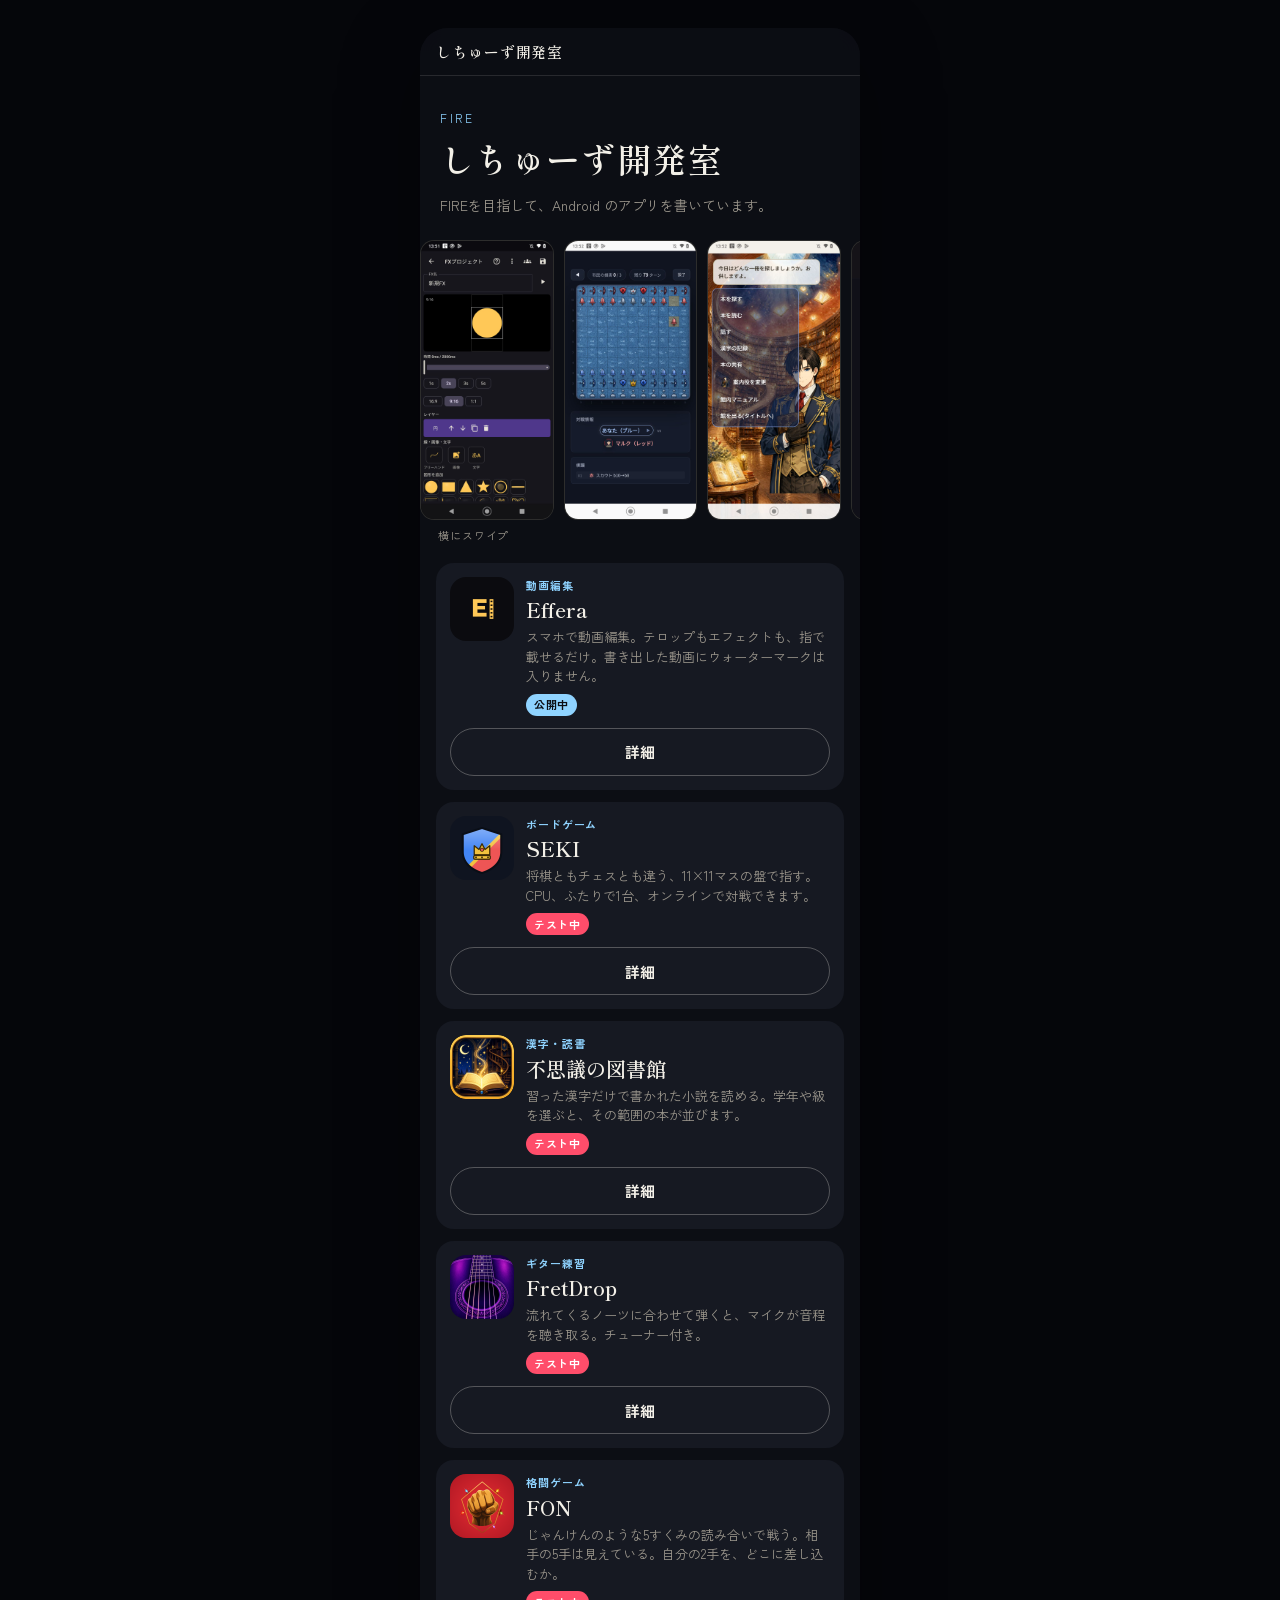
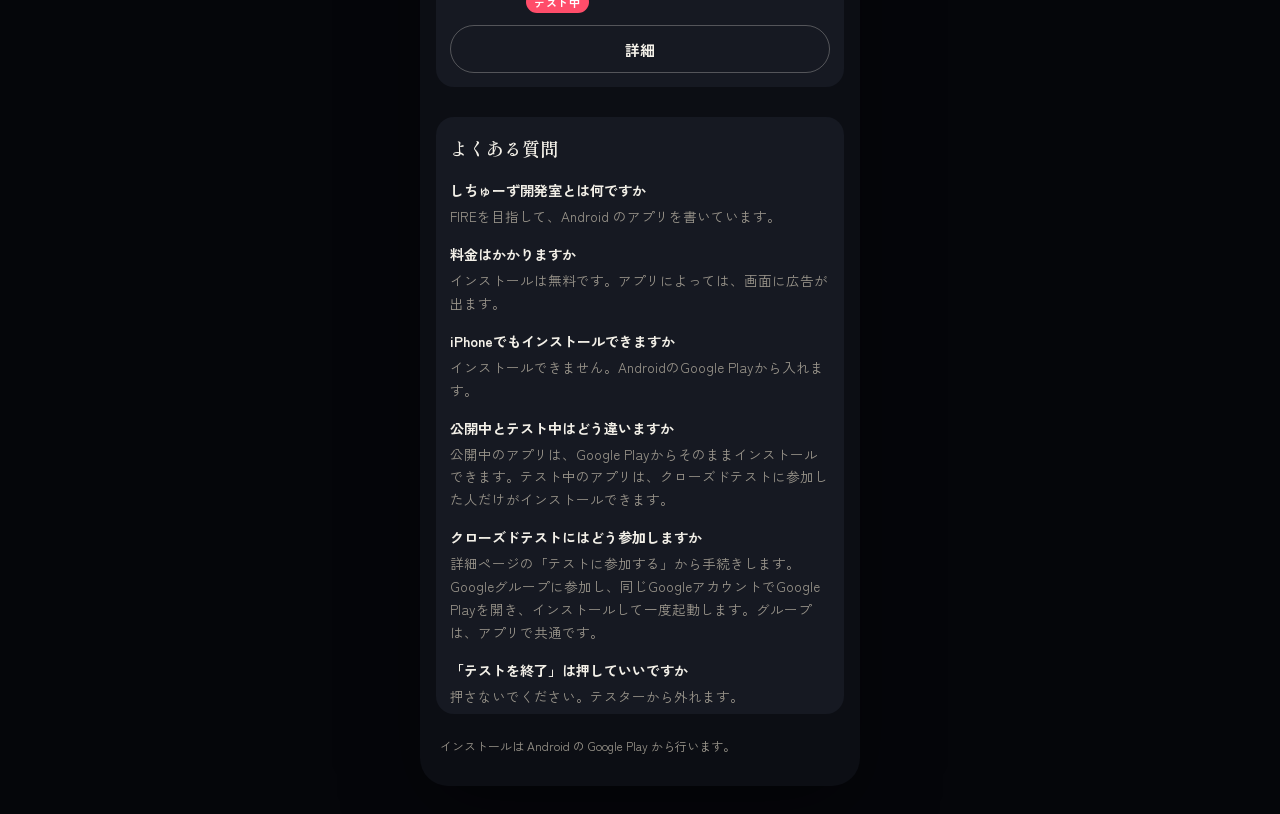
==== commit d5c45aad: "Effera の書き出しにウォーターマークが入らないことが、検索とページから伝わるようにする。 Co-authored-by: Cursor <cursoragent@cursor.com>" ====
--- a/index.html
+++ b/index.html
@@ -13,7 +13,7 @@
   <meta charset="utf-8">
   <meta name="viewport" content="width=device-width, initial-scale=1, viewport-fit=cover">
   <meta name="theme-color" content="#0c0e14">
-  <meta name="description" content="無料のAndroidアプリとゲーム。スマホで動画編集のEffera、ギター練習とチューナーのFretDrop、漢字の学年や級に合わせた小説の不思議の図書館、11×11のボードゲームSEKI、じゃんけんの読み合い格闘ゲームFON。">
+  <meta name="description" content="無料のAndroidアプリとゲーム。ウォーターマークなしで書き出せる動画編集のEffera、ギター練習とチューナーのFretDrop、漢字の学年や級に合わせた小説の不思議の図書館、11×11のボードゲームSEKI、じゃんけんの読み合い格闘ゲームFON。">
   <meta name="robots" content="index,follow,max-image-preview:large">
   <meta name="author" content="しちゅーず開発室">
   <link rel="canonical" href="https://stew0428-sketch.github.io/shichuzu/">
@@ -65,7 +65,7 @@
             "@type": "ListItem",
             "position": 1,
             "name": "Effera",
-            "description": "スマホで動画編集。テロップもエフェクトも、指で載せるだけ。アカウント登録なしで始められます。",
+            "description": "スマホで動画編集。テロップもエフェクトも、指で載せるだけ。書き出した動画にウォーターマークは入りません。",
             "url": "https://stew0428-sketch.github.io/shichuzu/effera.html"
           },
           {
@@ -179,7 +179,7 @@
           <img src="assets/effera-icon.png" width="64" height="64" alt="">
           <p class="genre">動画編集</p>
           <h2>Effera</h2>
-          <p>スマホで動画編集。テロップもエフェクトも、指で載せるだけ。アカウント登録なしで始められます。</p>
+          <p>スマホで動画編集。テロップもエフェクトも、指で載せるだけ。書き出した動画にウォーターマークは入りません。</p>
           <span class="badge badge-live">公開中</span>
           <a class="btn btn-ghost" href="effera.html">詳細</a>
         </li>
